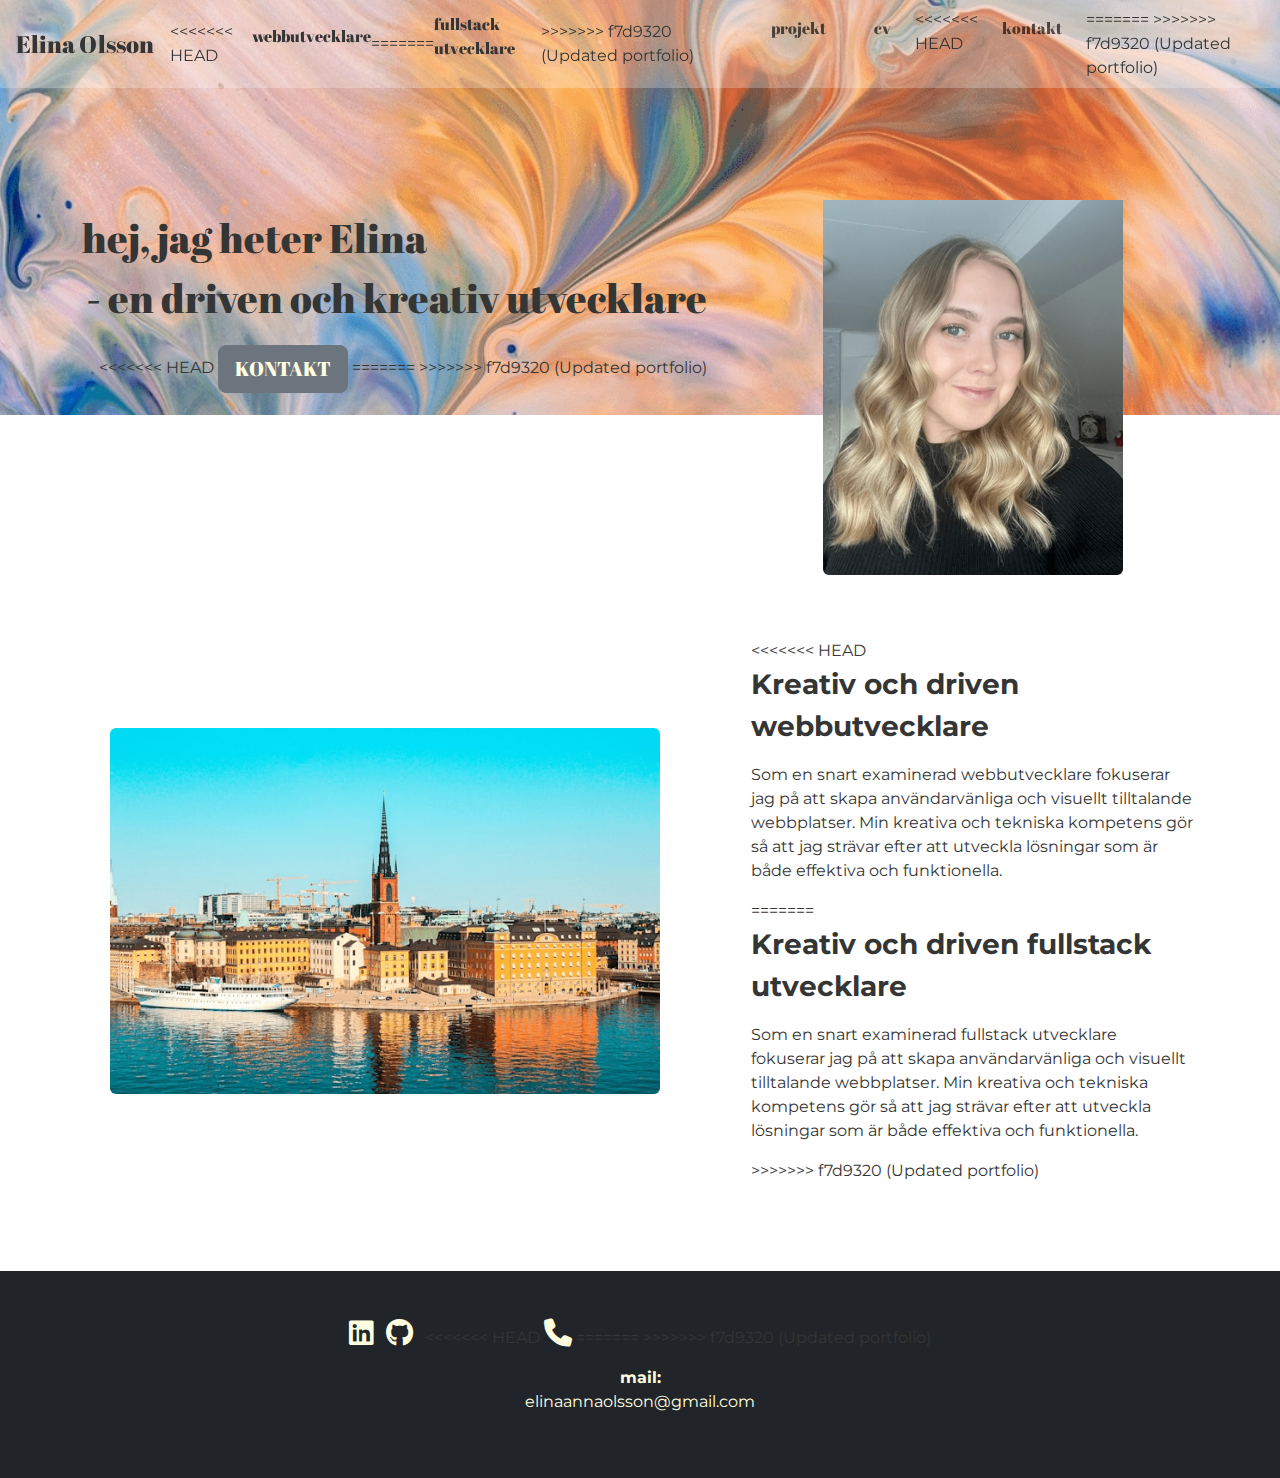
==== index.html @ 7bcc1406 "Initial commit" ====
<!DOCTYPE html>
<html lang="en">
    <head>
        <meta charset="UTF-8">
        <meta name="viewport" content="width=device-width, initial-scale=1.0">
        <link rel="stylesheet" href="https://cdn.jsdelivr.net/npm/bootstrap@5.3.3/dist/css/bootstrap.min.css" rel="stylesheet" integrity="sha384-QWTKZyjpPEjISv5WaRU9OFeRpok6YctnYmDr5pNlyT2bRjXh0JMhjY6hW+ALEwIH" crossorigin="anonymous">
        <link rel="stylesheet" href="https://cdnjs.cloudflare.com/ajax/libs/font-awesome/6.5.1/css/all.min.css">
        <link rel="preload" fetchpriority="high" as="image" href="images/multi-acrylic.webp" type="image/webp">
        <link rel="stylesheet" href="style.css">
        <title>Elina Olsson</title>
    </head>
    <body> 
        <main>
            <!--Wrapper-->
            <!--En container som tar upp 100% av fönstrets bredd. Här finner sig även en bakgrundsbild då jag vill sätta en navigationsmeny över den.-->
            <div class="container-fluid px-0 index-bg-image">
                <!--
                    Navigation vars vita bakgrund har en opacitet på 25%. Under brytningspunkten lg (992px) omvandlas navigationen till en hamburgermeny, med hjälp av "navbar-expand-lg".
                    "Navbar-brand" förklarar vilket namn/företag som har webbsidan. "Span"-texten syns inte på skärmar under 992px, vilket görs tillsammans med "d-none" och "d-lg-block".
                    "Primary-color" klassen ger en blå färg till texten samt ger klassen "text-font" ett annat typsnitt till texten. "Sticky-top" gör att navigationsmenyn stannar kvar överst på sidan när man scrollar.
                -->
                <nav class="navbar navbar-expand-lg bg-white bg-opacity-25 mb-5 sticky-top"> 
                    <a class="navbar-brand mx-3 fs-4 text-font primary-color mb-0" href="index.html">Elina Olsson</a>
<<<<<<< HEAD
                    <span class="text-font pt-0 pb-3 text-lowercase d-none d-lg-block">Webbutvecklare</span>
=======
                    <span class="text-font pt-0 pb-3 text-lowercase d-none d-lg-block">Fullstack utvecklare</span>
>>>>>>> f7d9320 (Updated portfolio)
                    <!--
                        "Navbar-toggler" tillsammans med "data-bs-toggle" används för att trigga igång Javsscript så det går att öppna och stänga navigationsmenyn. "Aria-expanded" förklarar tillståndet på menyn, dvs om den är expanderad eller stängd.
                        "Aria-label" talar om vilken typ av interaktivitet det handlar om.
                        I "span"-elementet finns en klass som ger en hamburger-ikon för att användaren ska förstå att det är en meny.
                    -->
                    <button class="navbar-toggler mx-3" type="button" data-bs-toggle="collapse" data-bs-target="#navbarSupportedContent" aria-controls="navbarSupportedContent" aria-expanded="false" aria-label="Toggle navigation">
                        <span class="navbar-toggler-icon"></span>
                    </button>
                    <!--
                        Klasserna "collapse" och "navbar-collapse" samlar ihop och döljer navbarinnehåll efter vald brytpunkt hos föräldern, i detta fall under 992px. "Justify-content-end" positionerar menyn längst till höger, horisiontellt.
                        "Navbar-nav" ger en navigation som också har stöd för dropdown-menyer. "Nav-item" är ett list-element som erhåller en länk, "nav-link".
                    -->
                    <div class="collapse navbar-collapse justify-content-end" id="navbarSupportedContent">
                        <ul class="navbar-nav mb-2 mb-lg-0">
                            <li class="nav-item mx-3">
                                <a class="nav-link text-lowercase" href="projects.html">Projekt</a>
                            </li>
                            <li class="nav-item mx-3">
                                <a class="nav-link text-lowercase" href="cv.html">CV</a>
                            </li>
<<<<<<< HEAD
                            <li class="nav-item mx-3">
                                <a class="nav-link text-lowercase" href="contact.html">Kontakt</a>
                            </li>
=======
>>>>>>> f7d9320 (Updated portfolio)
                        </ul>
                    </div>
                </nav>
                <!--Navigation slutar-->
                <!--Huvudinnehåll-->
                <!--
                    En container med en grid-konstruktion där elementen är centrerade i sidled. Marginal finns i toppen och botten, vilket görs med my-5.
                -->
                <div class="container text-center mt-5 mb-5 mb-lg-0">
                    <div class="row justify-content-center">
                        <!--
                            Under 576px har texten en auto kolumn som känner efter hur mycket utrymme den behöver. Efter 576px tar text och bild upp lika mycket utrymme på bredden. Efter 768px tar texten upp 7 delar och bilden tar upp 5 delar av webbsidans bredd.
                        -->
                        <div class="col-auto col-sm-6 col-md-7 mt-5 mt-md-4 pt-sm-3 pt-md-5">
                            <!--
                                "fs-1" sätter storlek på texten. Typsnittet ges av "text-font" och "primary-color" ger blå färg. Från ett litet skärmläge (576px) och uppåt ska texten positioneras från vänster till höger. 
                                Inuti första "span"-elementet infinner sig "text-capitalize" som ska ge stor bokstav till texten, i detta fall bokstaven E. 
                                Efter storlek xl (1200px) tillkommer lite extra padding samt marginal från vänster för att skapa lite annan dynamik i designen (för texten inuti andra span-elementet).
                            -->
                            <p class="text-font fs-1 text-lowercase text-lg-start primary-color">Hej, jag heter <span class="text-capitalize text-font primary-color">E</span>lina <br><span class="text-font ms-xl-1"><span class="bold">-</span> en driven och kreativ utvecklare</span></p>
<<<<<<< HEAD
                            <!--
                                "Role=button" finns med för att dels för att komplettera klassen "btn" (som egentligen används för button-element), dels förtydliga vad själva syftet med länken är. 
                                "Btn-lg" ger ett större intryck av knappens storlek. "Btn-color" sätter textfärgen till en vit färg. "Aria-pressed" handlar om vad statusen på knappen är, om den är nedtryckt eller inte.
                            -->
                            <a href="contact.html" role="button" class="btn btn-secondary btn-color btn-lg text-font text-uppercase" aria-pressed="true">Kontakt</a>
=======
>>>>>>> f7d9320 (Updated portfolio)
                        </div>
                        <div class="col-auto col-sm-6 col-md-5 mb-lg-5 mb-lg-0 mt-0 mt-sm-3">
                            <!--
                                Bild som har en klass "rounded" som rundar av hörnen. "Img-fluid" innebär att bilden är responsiv och skalas efter hur föräldra-elementet ser ut.
                            -->
                            <img src="images/me.webp" class="rounded mt-5 mt-md-0 pt-md-5 pt-0 img-fluid" alt="Picture of me">
                        </div>
                    </div>
                </div>
                <!--
                    Container som har en grid-konstruktion med både marginal och utfyllnad i botten för att ge vitt utrymme.
                -->
                <div class="container mb-5 pb-4">
                    <div class="row">
                        <!--
                            Under 576px tar bild och text upp lika stort utrymme i sidled. Efter 992px tar bilden upp 7 delar och texten tar upp 5 delar.
                            Bilden har två olika paddingar för olika skärmupplösningar, till höger används "pe" och till toppen används "pt".
                            Bilden centreras både i höjdled och sidled, med hjälp av align-self-center och text-center.
                        -->
                        <div class="col-12 col-lg-7 pt-0 pt-sm-4 pt-lg-0 pe-md-2 pe-lg-5 align-self-center text-center">
                            <!--
                            "Img-fluid" innebär att bilden är responsiv och skalas efter hur föräldra-elementet ser ut. Alltså är bredden 100% och höjden är automatisk.
                            -->
                            <img src="images/stockholm-day-view.webp" class="rounded mb-5 mb-lg-0 img-fluid stockholm" alt="Stockholm city">
                        </div>
                        <div class="col-12 col-lg-5 text-start p-3">
                            <!--
                            "fs-3" ger en font-size på ungefär 26px och "strong" hjälper till att ge fetstil till texten.
                            -->
<<<<<<< HEAD
                            <p class="fs-3"><strong>Kreativ och driven webbutvecklare</strong></p>
                            <p>Som en snart examinerad webbutvecklare fokuserar jag på att skapa användarvänliga och visuellt tilltalande webbplatser. Min kreativa och tekniska kompetens gör så att jag strävar efter att utveckla lösningar som är både effektiva och funktionella.</p>
=======
                            <p class="fs-3"><strong>Kreativ och driven fullstack utvecklare</strong></p>
                            <p>Som en snart examinerad fullstack utvecklare fokuserar jag på att skapa användarvänliga och visuellt tilltalande webbplatser. Min kreativa och tekniska kompetens gör så att jag strävar efter att utveckla lösningar som är både effektiva och funktionella.</p>
>>>>>>> f7d9320 (Updated portfolio)
                        </div>
                    </div>
                </div>
                <!--Huvudinnehåll slutar-->
                <!--Sidfot med ikoner samt några kontaktuppgifter-->
                <!--
                    "Container-fluid" gör så sidfoten tar upp 100% av webbsidans bredd. "Bg-dark" ger ett mörkare intryck av sidfotens bakgrund. Utfyllnad ges i topp och botten genom py-5.
                    Containern är uppbyggt som ett gridsystem, med rader och kolumner. "Row-cols-1" talar om att varje kolumn ska ta upp en hel rad. 
                -->
                <div class="container-fluid text-center bg-dark py-5">
                    <div class="row row-cols-1">
                        <div class="col mb-3">
                            <a href="https://linkedin.com/in/elina-olsson-5504181b0"><i class="fa-brands fa-linkedin fs-3 pe-2 link-color"></i></a>
                            <a href="http://github.com/elinaols"><i class="fa-brands fa-github fs-3 pe-2 link-color"></i></a>
<<<<<<< HEAD
                            <a href="contact.html"><i class="fa-solid fa-phone fs-3 link-color"></i></a>
=======
>>>>>>> f7d9320 (Updated portfolio)
                        </div>
                        <div class="col">
                            <p class="text-lowercase link-color mb-3"><strong class="link-color">Mail:</strong><br>elinaannaolsson@gmail.com</p>
                        </div>
                    </div>
                </div>
                <!--Sidfot slutar-->
            </div>
        </main>
        <script src="https://cdn.jsdelivr.net/npm/bootstrap@5.3.3/dist/js/bootstrap.bundle.min.js" integrity="sha384-YvpcrYf0tY3lHB60NNkmXc5s9fDVZLESaAA55NDzOxhy9GkcIdslK1eN7N6jIeHz" crossorigin="anonymous"></script>
    </body>
</html>
---- style.css ----
@import url('https://fonts.googleapis.com/css2?family=Abril+Fatface&family=Montserrat:ital,wght@0,100..900;1,100..900&display=swap');
/* BASE */
* {
    font-family: "Montserrat";
    color: rgb(52,53,53);
    box-sizing: border-box;
    padding: 0;
    margin: 0;
}
/* LAYOUT */
.index-bg-image {
    background-image: url(images/multi-acrylic.webp);
    height: 415px;
    background-position: 10% 10%;
    background-size: cover;
}
.projects-bg-img {
    background-image: url(images/yellow-acrylic.webp);
    height: 360px;
    background-position: 100% 80%;
    background-size: cover; 
}
.cv-bg-img {
    background-image: url(images/blue-yellow-acrylic.webp);
    height: 300px;
    background-position: 70% 90%;
    background-size: cover;
}
.contact-bg-img {
    background-image: url(images/pink-blue-acrylic.webp);
    height: 300px;
    background-position: 20% 30%;
    background-size: cover;
}
.stockholm {
    width: 550px;
    height: auto;
}
.main-cv {
    max-width: 75ch;
    margin: 0 auto;
}
/* MODULE */
.primary-color { 
    color: rgb(52,53,53);
}
.link-color, .btn-color { 
    color: rgb(255, 255, 224);
}
.card {
    transition: all 0.3s;
}
.text-font, .nav-link {
    font-family: "Abril Fatface";
}
.dropdown-menu {
    display: none;
}
.card img {
    width: 360px !important;
    height: 175px !important;
}
/* STATE */
.card:hover {
    transform: scale(1.1);
}
.fa-solid:hover, .fa-brands:hover, .contact-link-hover:hover {
    color: rgb(156, 156, 156);
}
.dropdown:hover .dropdown-menu {
    display: block;
}
@media (max-width: 770px) {
    ul li:last-child {
        list-style: none;
    }
}
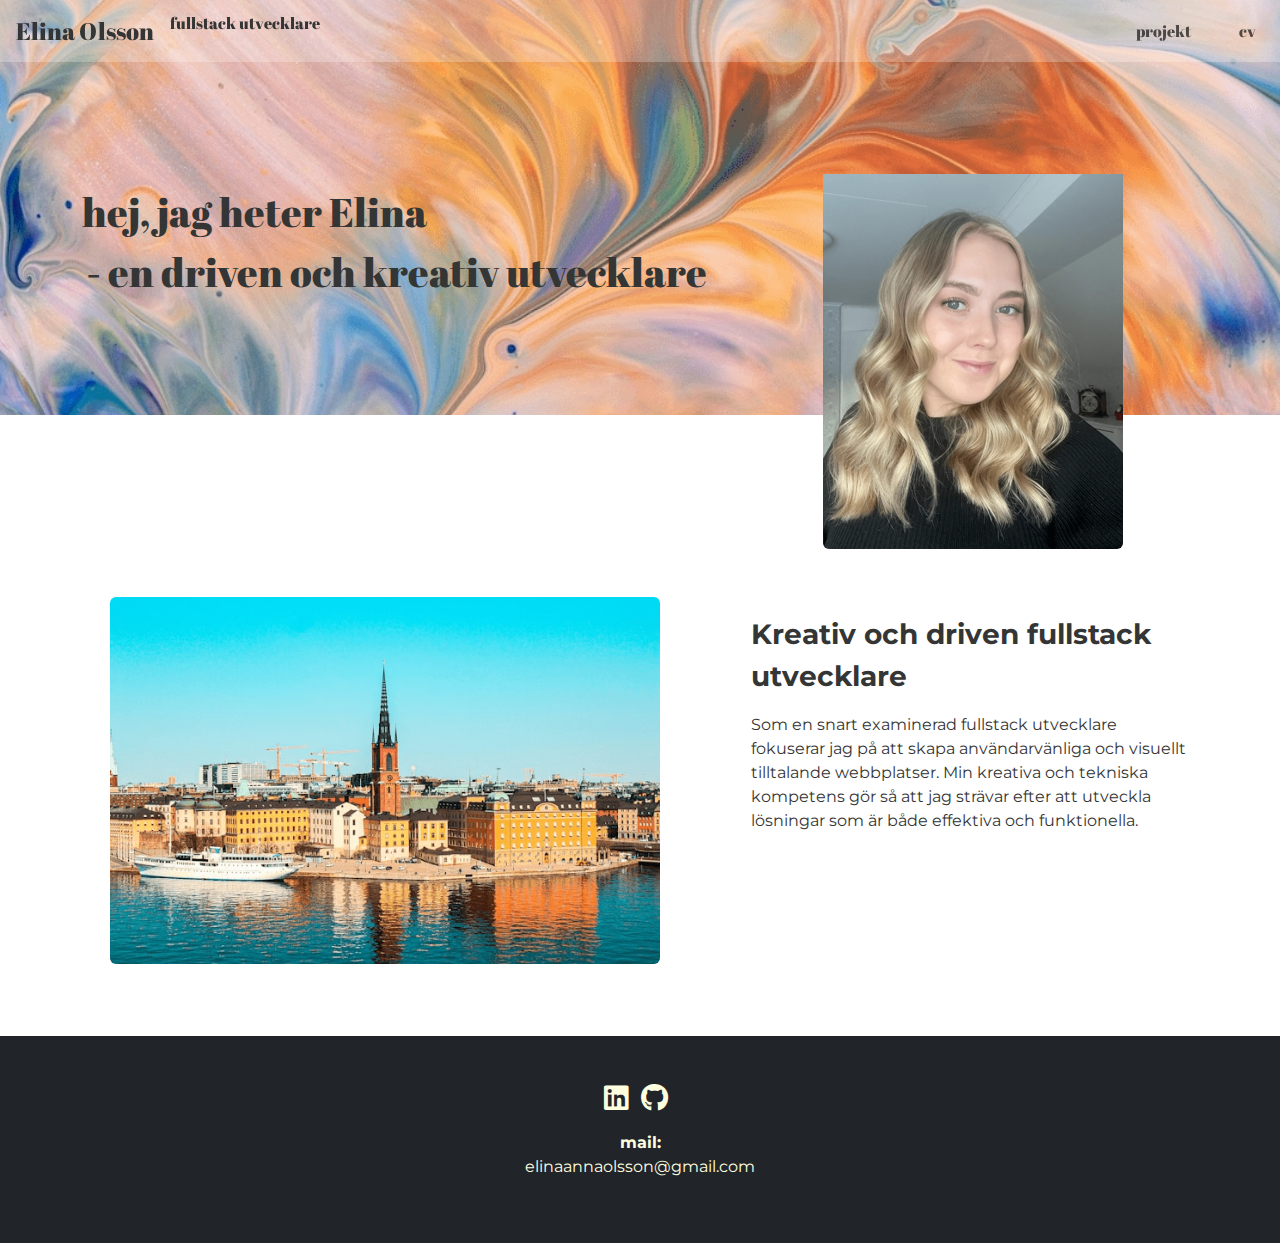
==== commit 770a3f75: "Accept incoming change" ====
--- a/index.html
+++ b/index.html
@@ -21,11 +21,7 @@
                 -->
                 <nav class="navbar navbar-expand-lg bg-white bg-opacity-25 mb-5 sticky-top"> 
                     <a class="navbar-brand mx-3 fs-4 text-font primary-color mb-0" href="index.html">Elina Olsson</a>
-<<<<<<< HEAD
-                    <span class="text-font pt-0 pb-3 text-lowercase d-none d-lg-block">Webbutvecklare</span>
-=======
                     <span class="text-font pt-0 pb-3 text-lowercase d-none d-lg-block">Fullstack utvecklare</span>
->>>>>>> f7d9320 (Updated portfolio)
                     <!--
                         "Navbar-toggler" tillsammans med "data-bs-toggle" används för att trigga igång Javsscript så det går att öppna och stänga navigationsmenyn. "Aria-expanded" förklarar tillståndet på menyn, dvs om den är expanderad eller stängd.
                         "Aria-label" talar om vilken typ av interaktivitet det handlar om.
@@ -46,12 +42,6 @@
                             <li class="nav-item mx-3">
                                 <a class="nav-link text-lowercase" href="cv.html">CV</a>
                             </li>
-<<<<<<< HEAD
-                            <li class="nav-item mx-3">
-                                <a class="nav-link text-lowercase" href="contact.html">Kontakt</a>
-                            </li>
-=======
->>>>>>> f7d9320 (Updated portfolio)
                         </ul>
                     </div>
                 </nav>
@@ -72,14 +62,6 @@
                                 Efter storlek xl (1200px) tillkommer lite extra padding samt marginal från vänster för att skapa lite annan dynamik i designen (för texten inuti andra span-elementet).
                             -->
                             <p class="text-font fs-1 text-lowercase text-lg-start primary-color">Hej, jag heter <span class="text-capitalize text-font primary-color">E</span>lina <br><span class="text-font ms-xl-1"><span class="bold">-</span> en driven och kreativ utvecklare</span></p>
-<<<<<<< HEAD
-                            <!--
-                                "Role=button" finns med för att dels för att komplettera klassen "btn" (som egentligen används för button-element), dels förtydliga vad själva syftet med länken är. 
-                                "Btn-lg" ger ett större intryck av knappens storlek. "Btn-color" sätter textfärgen till en vit färg. "Aria-pressed" handlar om vad statusen på knappen är, om den är nedtryckt eller inte.
-                            -->
-                            <a href="contact.html" role="button" class="btn btn-secondary btn-color btn-lg text-font text-uppercase" aria-pressed="true">Kontakt</a>
-=======
->>>>>>> f7d9320 (Updated portfolio)
                         </div>
                         <div class="col-auto col-sm-6 col-md-5 mb-lg-5 mb-lg-0 mt-0 mt-sm-3">
                             <!--
@@ -109,13 +91,8 @@
                             <!--
                             "fs-3" ger en font-size på ungefär 26px och "strong" hjälper till att ge fetstil till texten.
                             -->
-<<<<<<< HEAD
-                            <p class="fs-3"><strong>Kreativ och driven webbutvecklare</strong></p>
-                            <p>Som en snart examinerad webbutvecklare fokuserar jag på att skapa användarvänliga och visuellt tilltalande webbplatser. Min kreativa och tekniska kompetens gör så att jag strävar efter att utveckla lösningar som är både effektiva och funktionella.</p>
-=======
                             <p class="fs-3"><strong>Kreativ och driven fullstack utvecklare</strong></p>
                             <p>Som en snart examinerad fullstack utvecklare fokuserar jag på att skapa användarvänliga och visuellt tilltalande webbplatser. Min kreativa och tekniska kompetens gör så att jag strävar efter att utveckla lösningar som är både effektiva och funktionella.</p>
->>>>>>> f7d9320 (Updated portfolio)
                         </div>
                     </div>
                 </div>
@@ -130,10 +107,6 @@
                         <div class="col mb-3">
                             <a href="https://linkedin.com/in/elina-olsson-5504181b0"><i class="fa-brands fa-linkedin fs-3 pe-2 link-color"></i></a>
                             <a href="http://github.com/elinaols"><i class="fa-brands fa-github fs-3 pe-2 link-color"></i></a>
-<<<<<<< HEAD
-                            <a href="contact.html"><i class="fa-solid fa-phone fs-3 link-color"></i></a>
-=======
->>>>>>> f7d9320 (Updated portfolio)
                         </div>
                         <div class="col">
                             <p class="text-lowercase link-color mb-3"><strong class="link-color">Mail:</strong><br>elinaannaolsson@gmail.com</p>
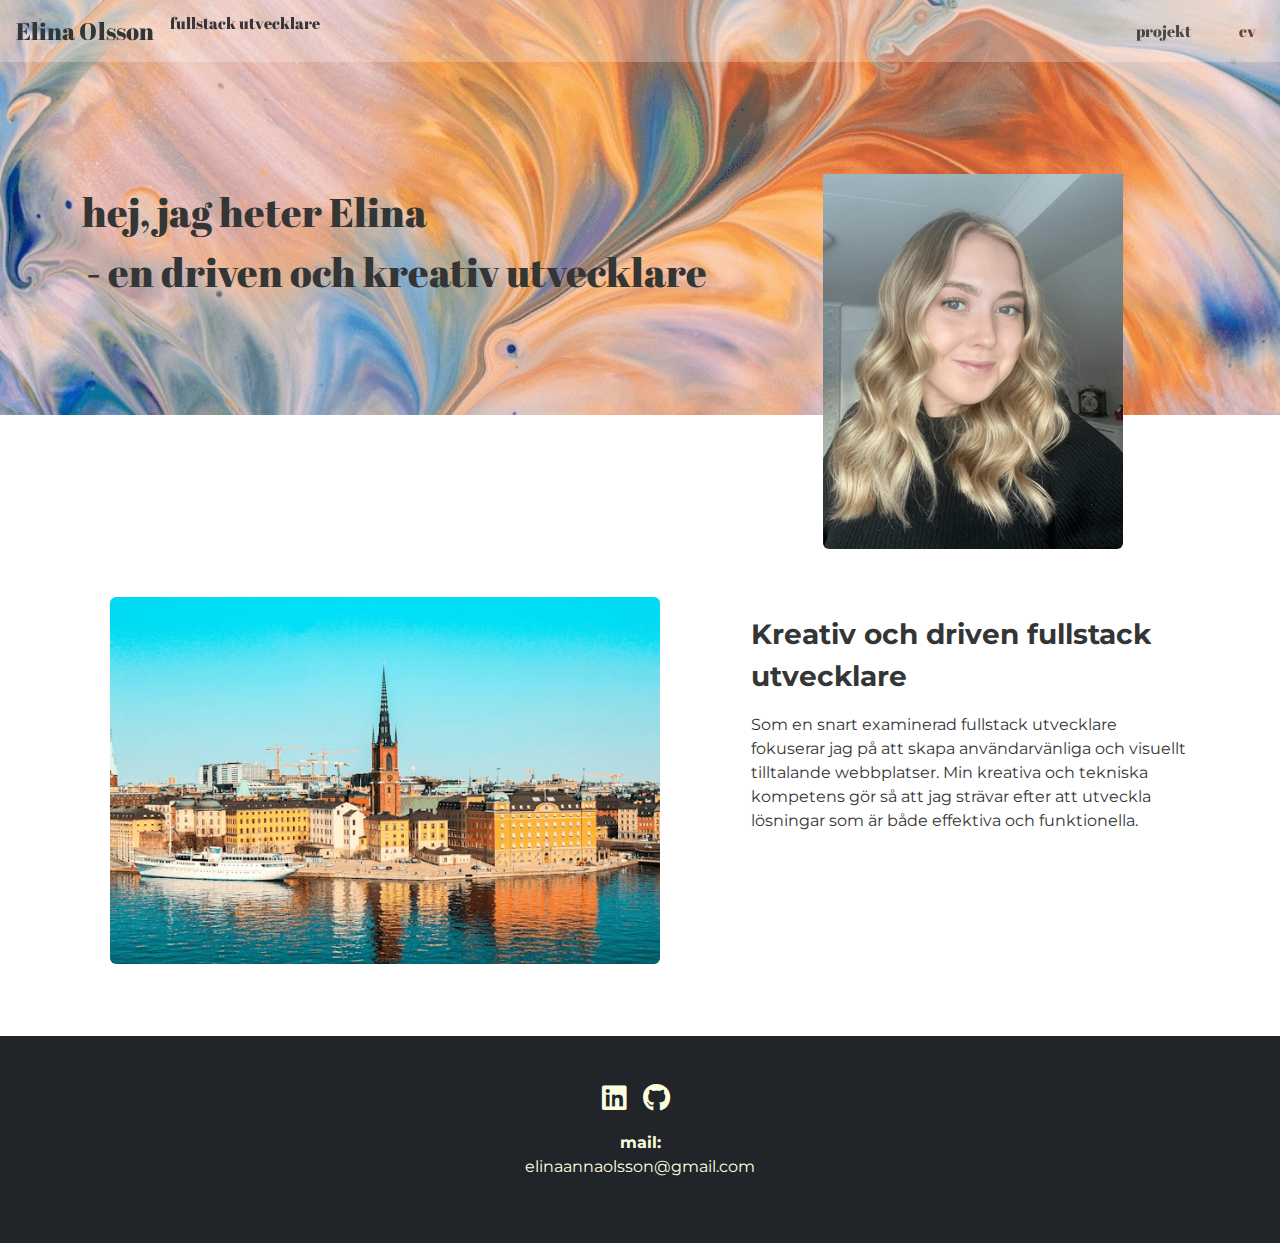
==== commit 933bdc56: "Changed footer" ====
--- a/index.html
+++ b/index.html
@@ -104,7 +104,7 @@
                 -->
                 <div class="container-fluid text-center bg-dark py-5">
                     <div class="row row-cols-1">
-                        <div class="col mb-3">
+                        <div class="col mb-3 d-flex gap-2 justify-content-center">
                             <a href="https://linkedin.com/in/elina-olsson-5504181b0"><i class="fa-brands fa-linkedin fs-3 pe-2 link-color"></i></a>
                             <a href="http://github.com/elinaols"><i class="fa-brands fa-github fs-3 pe-2 link-color"></i></a>
                         </div>
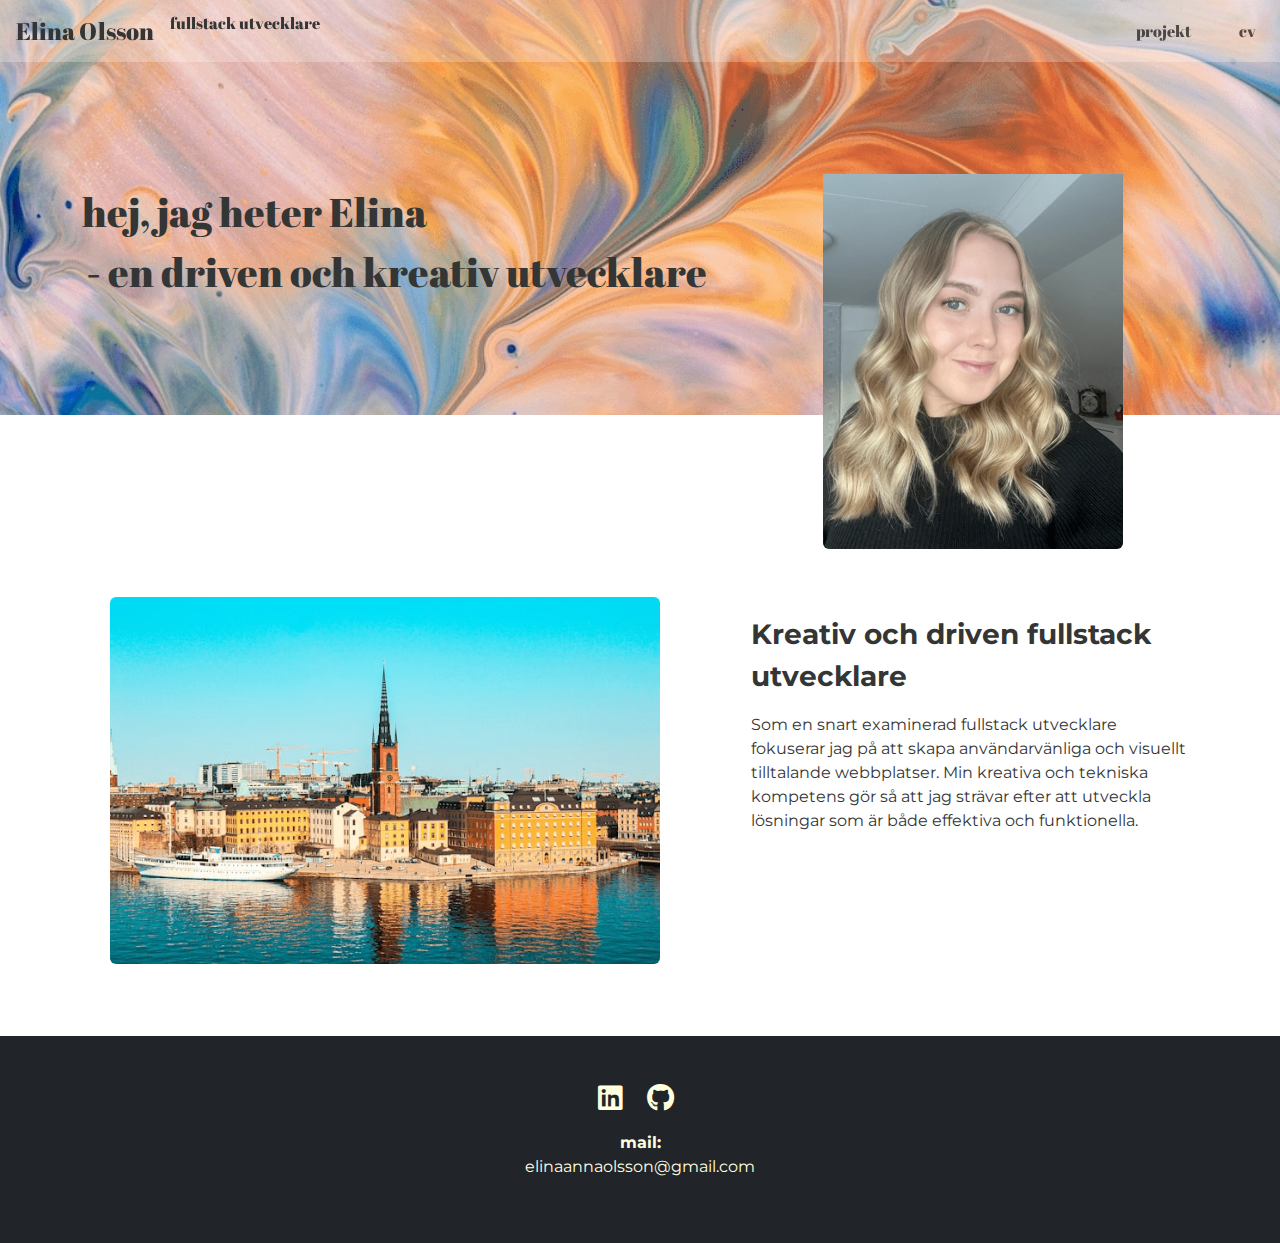
==== commit eec84e3d: "Changed gap in footer" ====
--- a/index.html
+++ b/index.html
@@ -104,7 +104,7 @@
                 -->
                 <div class="container-fluid text-center bg-dark py-5">
                     <div class="row row-cols-1">
-                        <div class="col mb-3 d-flex gap-2 justify-content-center">
+                        <div class="col mb-3 d-flex gap-3 justify-content-center">
                             <a href="https://linkedin.com/in/elina-olsson-5504181b0"><i class="fa-brands fa-linkedin fs-3 pe-2 link-color"></i></a>
                             <a href="http://github.com/elinaols"><i class="fa-brands fa-github fs-3 pe-2 link-color"></i></a>
                         </div>
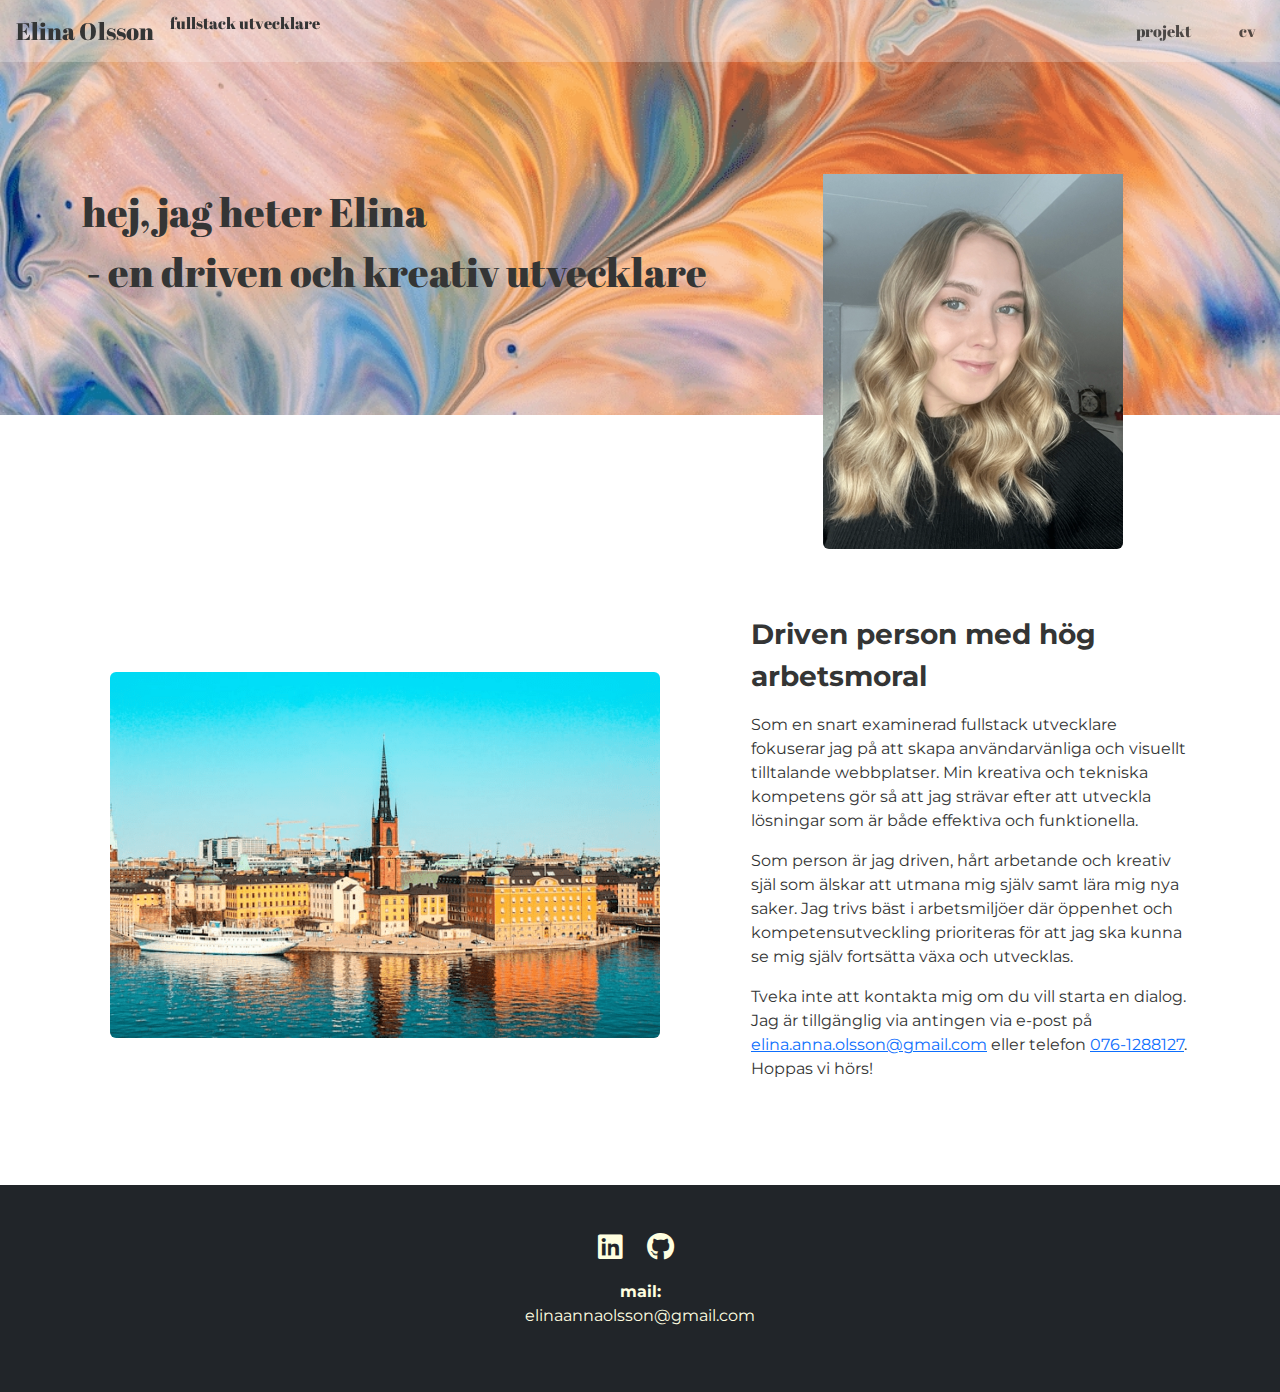
==== commit 53336d0e: "Changed text" ====
--- a/index.html
+++ b/index.html
@@ -91,8 +91,10 @@
                             <!--
                             "fs-3" ger en font-size på ungefär 26px och "strong" hjälper till att ge fetstil till texten.
                             -->
-                            <p class="fs-3"><strong>Kreativ och driven fullstack utvecklare</strong></p>
+                            <p class="fs-3"><strong>Driven person med hög arbetsmoral</strong></p>
                             <p>Som en snart examinerad fullstack utvecklare fokuserar jag på att skapa användarvänliga och visuellt tilltalande webbplatser. Min kreativa och tekniska kompetens gör så att jag strävar efter att utveckla lösningar som är både effektiva och funktionella.</p>
+                            <p>Som person är jag driven, hårt arbetande och kreativ själ som älskar att utmana mig själv samt lära mig nya saker. Jag trivs bäst i arbetsmiljöer där öppenhet och kompetensutveckling prioriteras för att jag ska kunna se mig själv fortsätta växa och utvecklas.</p>
+                            <p>Tveka inte att kontakta mig om du vill starta en dialog. Jag är tillgänglig via antingen via e-post på <a href="mailto:elina.anna.olsson@gmail.com">elina.anna.olsson@gmail.com</a> eller telefon <a href="tel:+46761288127">076-1288127</a>. Hoppas vi hörs!</p>
                         </div>
                     </div>
                 </div>
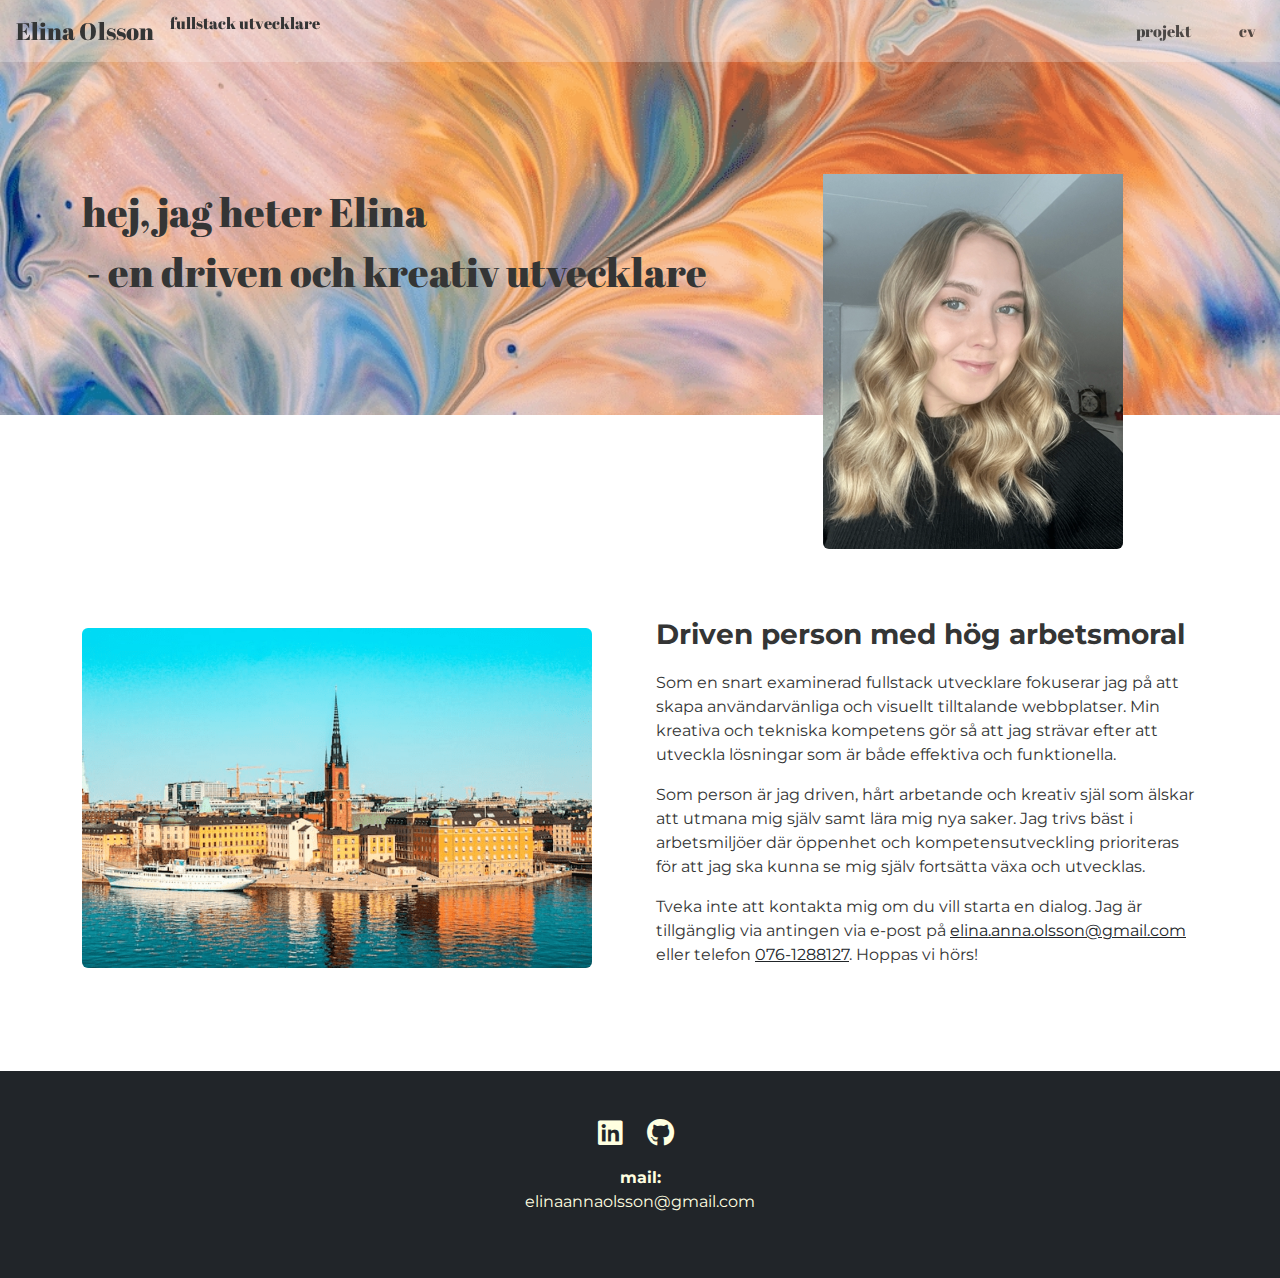
==== commit d7944ad6: "Changed text" ====
--- a/index.html
+++ b/index.html
@@ -81,20 +81,20 @@
                             Bilden har två olika paddingar för olika skärmupplösningar, till höger används "pe" och till toppen används "pt".
                             Bilden centreras både i höjdled och sidled, med hjälp av align-self-center och text-center.
                         -->
-                        <div class="col-12 col-lg-7 pt-0 pt-sm-4 pt-lg-0 pe-md-2 pe-lg-5 align-self-center text-center">
+                        <div class="col-12 col-lg-6 pt-0 pt-sm-4 pt-lg-0 pe-md-2 pe-lg-5 align-self-center text-center">
                             <!--
                             "Img-fluid" innebär att bilden är responsiv och skalas efter hur föräldra-elementet ser ut. Alltså är bredden 100% och höjden är automatisk.
                             -->
                             <img src="images/stockholm-day-view.webp" class="rounded mb-5 mb-lg-0 img-fluid stockholm" alt="Stockholm city">
                         </div>
-                        <div class="col-12 col-lg-5 text-start p-3">
+                        <div class="col-12 col-lg-6 text-start p-3">
                             <!--
                             "fs-3" ger en font-size på ungefär 26px och "strong" hjälper till att ge fetstil till texten.
                             -->
                             <p class="fs-3"><strong>Driven person med hög arbetsmoral</strong></p>
                             <p>Som en snart examinerad fullstack utvecklare fokuserar jag på att skapa användarvänliga och visuellt tilltalande webbplatser. Min kreativa och tekniska kompetens gör så att jag strävar efter att utveckla lösningar som är både effektiva och funktionella.</p>
                             <p>Som person är jag driven, hårt arbetande och kreativ själ som älskar att utmana mig själv samt lära mig nya saker. Jag trivs bäst i arbetsmiljöer där öppenhet och kompetensutveckling prioriteras för att jag ska kunna se mig själv fortsätta växa och utvecklas.</p>
-                            <p>Tveka inte att kontakta mig om du vill starta en dialog. Jag är tillgänglig via antingen via e-post på <a href="mailto:elina.anna.olsson@gmail.com">elina.anna.olsson@gmail.com</a> eller telefon <a href="tel:+46761288127">076-1288127</a>. Hoppas vi hörs!</p>
+                            <p>Tveka inte att kontakta mig om du vill starta en dialog. Jag är tillgänglig via antingen via e-post på <a href="mailto:elina.anna.olsson@gmail.com" class="text-dark">elina.anna.olsson@gmail.com</a> eller telefon <a href="tel:+46761288127" class="text-dark">076-1288127</a>. Hoppas vi hörs!</p>
                         </div>
                     </div>
                 </div>
